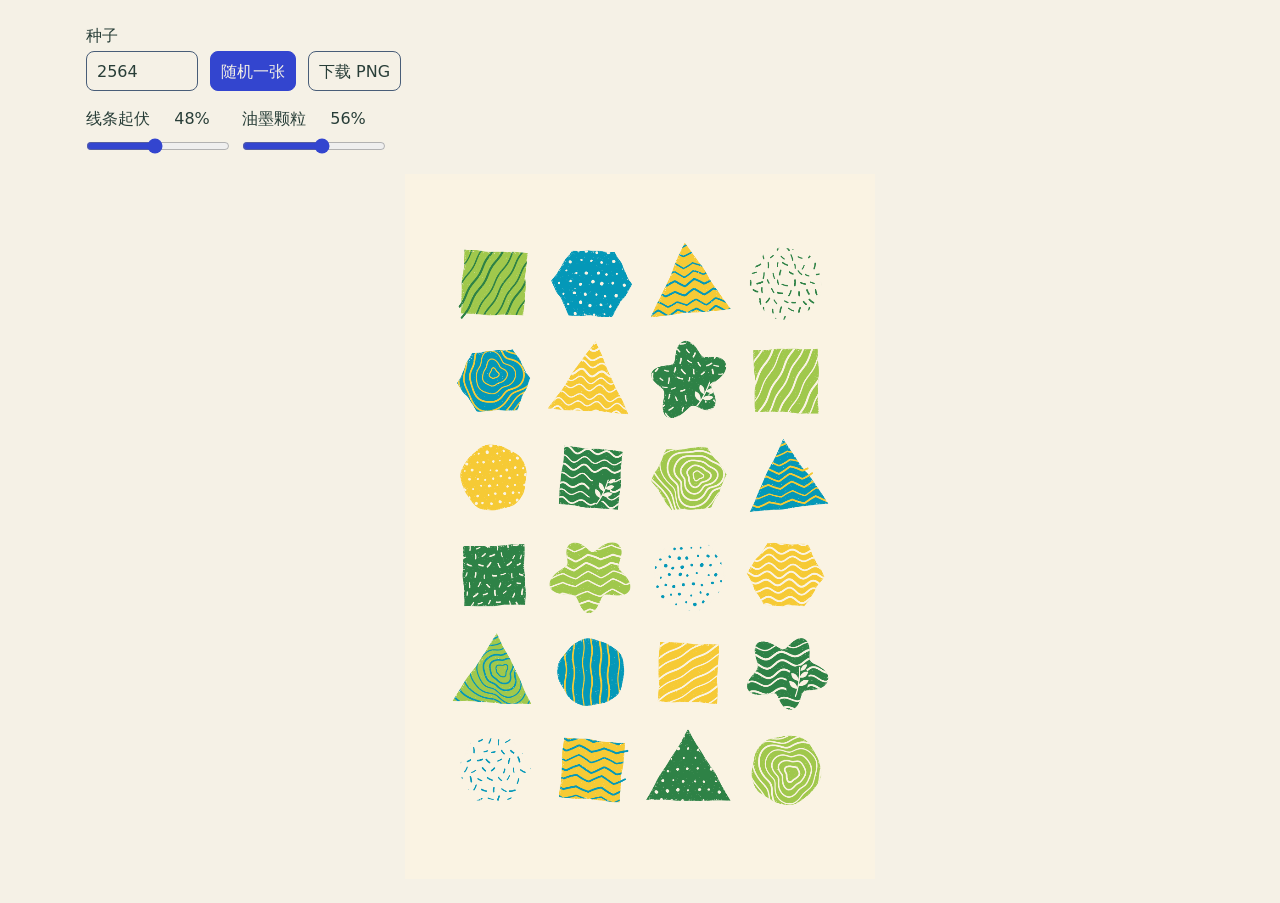
==== index.html @ 396195e9 "Add the seeded screen-print poster generator" ====
<!doctype html>
<html lang="zh-CN">
<head>
  <meta charset="utf-8">
  <meta name="viewport" content="width=device-width, initial-scale=1">
  <meta name="color-scheme" content="light dark">
  <title>Niltavi Banner</title>
  <link rel="stylesheet" href="src/preview.css">
  <script defer src="src/screenprint.js"></script>
  <script defer src="src/preview.js"></script>
</head>
<body>
<main id="screenprint-patterns">
  <div class="print-actions">
    <label class="form-label">种子
      <input class="form-control" data-seed type="text" value="2564" maxlength="48" size="12" spellcheck="false" aria-label="种子">
    </label>
    <button class="button button--primary" type="button" data-shuffle>随机一张</button>
    <button class="button" type="button" data-export>下载 PNG</button>
  </div>
  <div class="print-adjustments">
    <label class="form-label">线条起伏 <output data-value="wobble">48%</output>
      <input class="form-range" data-setting="wobble" type="range" min="0" max="100" value="48" aria-label="线条起伏">
    </label>
    <label class="form-label">油墨颗粒 <output data-value="grain">56%</output>
      <input class="form-range" data-setting="grain" type="range" min="0" max="100" value="56" aria-label="油墨颗粒">
    </label>
  </div>
  <canvas data-poster width="1024" height="1536" role="img" aria-label="暖白底、四列六行的手绘几何图案海报"></canvas>
  <span class="sr-only" data-status aria-live="polite"></span>
</main>
</body>
</html>
---- src/preview.css ----
/* Static token subset from Niltavi UI's palette.css and niltava.css. */
:root {
  --color-paper: oklch(0.958 0.015 90.2);
  --color-ink: oklch(0.343 0.030 175.6);
  --color-throat-975: oklch(0.186 0.038 266.6);
  --color-niltava-700: oklch(0.472 0.211 270.0);
  --color-niltava-300: oklch(0.812 0.094 259.9);
  --color-niltava-975: oklch(0.185 0.087 275.6);
  --color-slate-300: oklch(0.811 0.036 254.9);
  --color-slate-700: oklch(0.472 0.051 254.9);
  --font-sans: "DM Sans", "PingFang SC", "Microsoft YaHei", system-ui, sans-serif;
  --background: light-dark(var(--color-paper), var(--color-throat-975));
  --foreground: light-dark(var(--color-ink), var(--color-paper));
  --accent: light-dark(var(--color-niltava-700), var(--color-niltava-300));
  --accent-foreground: light-dark(var(--color-paper), var(--color-niltava-975));
  --border: light-dark(var(--color-slate-700), var(--color-slate-300));
  color-scheme: light dark;
  background-color: var(--background);
  color: var(--foreground);
  font: 1rem/1.45 var(--font-sans);
}

body { margin: 0; }

main {
  box-sizing: border-box;
  display: grid;
  gap: 1rem;
  width: 100%;
  margin-inline: auto;
  padding: 1.5rem 1rem;
}

@media (min-width: 576px) { main { max-width: 540px; } }
@media (min-width: 768px) { main { max-width: 720px; } }
@media (min-width: 992px) { main { max-width: 960px; } }
@media (min-width: 1200px) { main { max-width: 1140px; } }
@media (min-width: 1400px) { main { max-width: 1320px; } }

.print-actions, .print-adjustments {
  display: flex;
  flex-wrap: wrap;
  align-items: end;
  gap: 0.75rem;
}

.form-label { display: grid; gap: 0.25rem; grid-template-columns: auto auto; }
.form-label input { grid-column: 1 / -1; }
.form-control { width: 7rem; }
.form-range { width: 9rem; max-width: 100%; min-height: 1.5rem; margin: 0; accent-color: var(--accent); }
output { font-variant-numeric: tabular-nums; }

.button, .form-control {
  box-sizing: border-box;
  min-height: 2.5rem;
  padding: 0 0.625rem;
  border: 1px solid var(--border);
  border-radius: 0.5rem;
  background: var(--background);
  color: inherit;
  font: inherit;
}

.button--primary {
  border-color: var(--accent);
  background: var(--accent);
  color: var(--accent-foreground);
}

:where(button, input):focus-visible { outline: 2px solid var(--accent); outline-offset: 2px; }
canvas { display: block; justify-self: center; width: min(100%, 470px); height: auto; }
.sr-only { position: absolute; width: 1px; height: 1px; overflow: hidden; clip-path: inset(50%); }
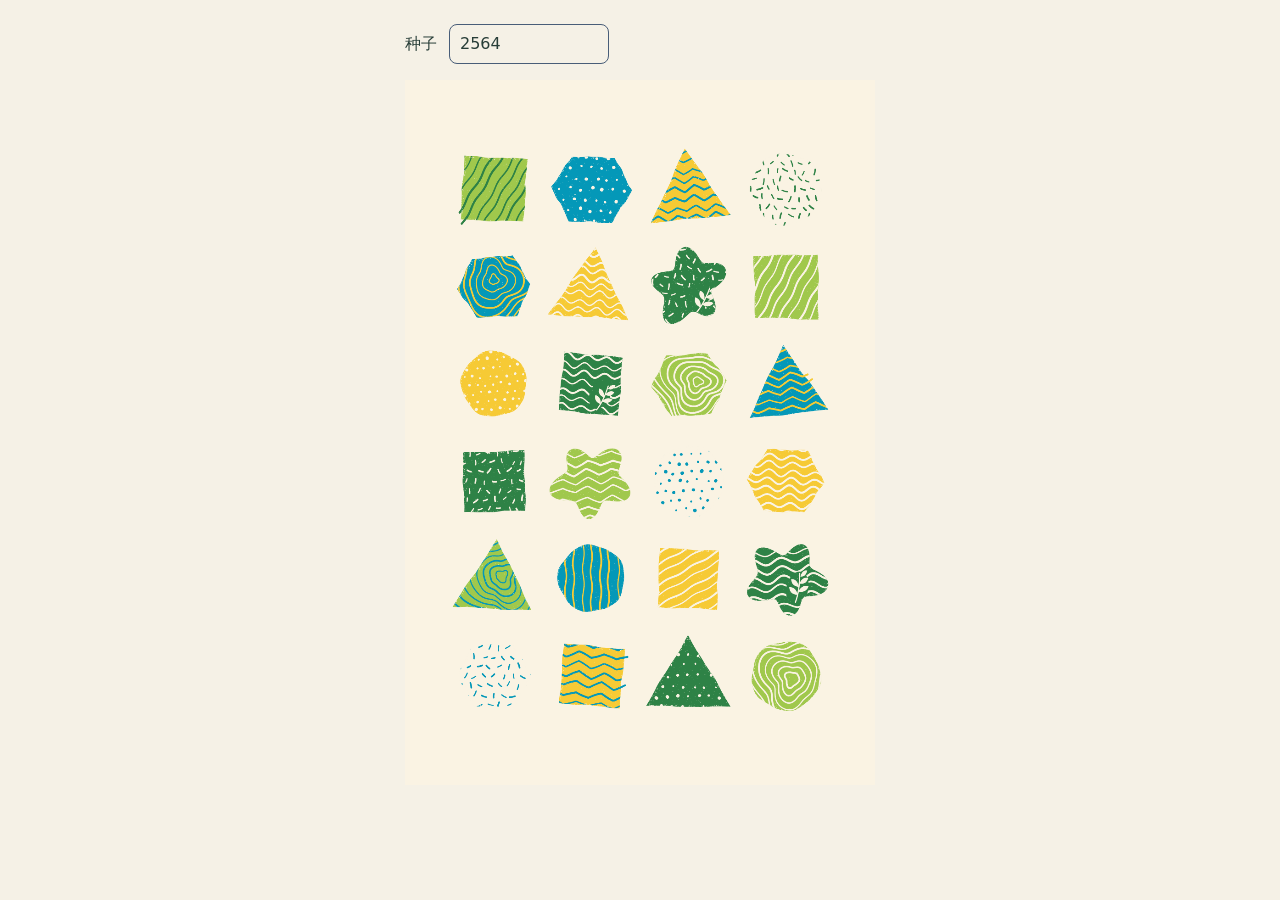
==== commit 03218e2d: "Simplify the preview to seed and poster" ====
--- a/index.html
+++ b/index.html
@@ -11,20 +11,9 @@
 </head>
 <body>
 <main id="screenprint-patterns">
-  <div class="print-actions">
-    <label class="form-label">种子
-      <input class="form-control" data-seed type="text" value="2564" maxlength="48" size="12" spellcheck="false" aria-label="种子">
-    </label>
-    <button class="button button--primary" type="button" data-shuffle>随机一张</button>
-    <button class="button" type="button" data-export>下载 PNG</button>
-  </div>
-  <div class="print-adjustments">
-    <label class="form-label">线条起伏 <output data-value="wobble">48%</output>
-      <input class="form-range" data-setting="wobble" type="range" min="0" max="100" value="48" aria-label="线条起伏">
-    </label>
-    <label class="form-label">油墨颗粒 <output data-value="grain">56%</output>
-      <input class="form-range" data-setting="grain" type="range" min="0" max="100" value="56" aria-label="油墨颗粒">
-    </label>
+  <div class="seed-field">
+    <label for="poster-seed">种子</label>
+    <input id="poster-seed" type="text" maxlength="48" autocomplete="off" spellcheck="false">
   </div>
   <canvas data-poster width="1024" height="1536" role="img" aria-label="暖白底、四列六行的手绘几何图案海报"></canvas>
   <span class="sr-only" data-status aria-live="polite"></span>
--- a/src/preview.css
+++ b/src/preview.css
@@ -5,14 +5,12 @@
   --color-throat-975: oklch(0.186 0.038 266.6);
   --color-niltava-700: oklch(0.472 0.211 270.0);
   --color-niltava-300: oklch(0.812 0.094 259.9);
-  --color-niltava-975: oklch(0.185 0.087 275.6);
   --color-slate-300: oklch(0.811 0.036 254.9);
   --color-slate-700: oklch(0.472 0.051 254.9);
   --font-sans: "DM Sans", "PingFang SC", "Microsoft YaHei", system-ui, sans-serif;
   --background: light-dark(var(--color-paper), var(--color-throat-975));
   --foreground: light-dark(var(--color-ink), var(--color-paper));
   --accent: light-dark(var(--color-niltava-700), var(--color-niltava-300));
-  --accent-foreground: light-dark(var(--color-paper), var(--color-niltava-975));
   --border: light-dark(var(--color-slate-700), var(--color-slate-300));
   color-scheme: light dark;
   background-color: var(--background);
@@ -37,21 +35,14 @@
 @media (min-width: 1200px) { main { max-width: 1140px; } }
 @media (min-width: 1400px) { main { max-width: 1320px; } }
 
-.print-actions, .print-adjustments {
-  display: flex;
-  flex-wrap: wrap;
-  align-items: end;
-  gap: 0.75rem;
-}
+.seed-field, canvas { justify-self: center; width: min(100%, 470px); }
 
-.form-label { display: grid; gap: 0.25rem; grid-template-columns: auto auto; }
-.form-label input { grid-column: 1 / -1; }
-.form-control { width: 7rem; }
-.form-range { width: 9rem; max-width: 100%; min-height: 1.5rem; margin: 0; accent-color: var(--accent); }
-output { font-variant-numeric: tabular-nums; }
+.seed-field { display: flex; align-items: center; gap: 0.75rem; }
 
-.button, .form-control {
+.seed-field input {
   box-sizing: border-box;
+  width: 10rem;
+  min-width: 0;
   min-height: 2.5rem;
   padding: 0 0.625rem;
   border: 1px solid var(--border);
@@ -59,14 +50,9 @@
   background: var(--background);
   color: inherit;
   font: inherit;
+  font-variant-numeric: tabular-nums;
 }
 
-.button--primary {
-  border-color: var(--accent);
-  background: var(--accent);
-  color: var(--accent-foreground);
-}
-
-:where(button, input):focus-visible { outline: 2px solid var(--accent); outline-offset: 2px; }
-canvas { display: block; justify-self: center; width: min(100%, 470px); height: auto; }
+.seed-field input:focus-visible { outline: 2px solid var(--accent); outline-offset: 2px; }
+canvas { display: block; height: auto; }
 .sr-only { position: absolute; width: 1px; height: 1px; overflow: hidden; clip-path: inset(50%); }
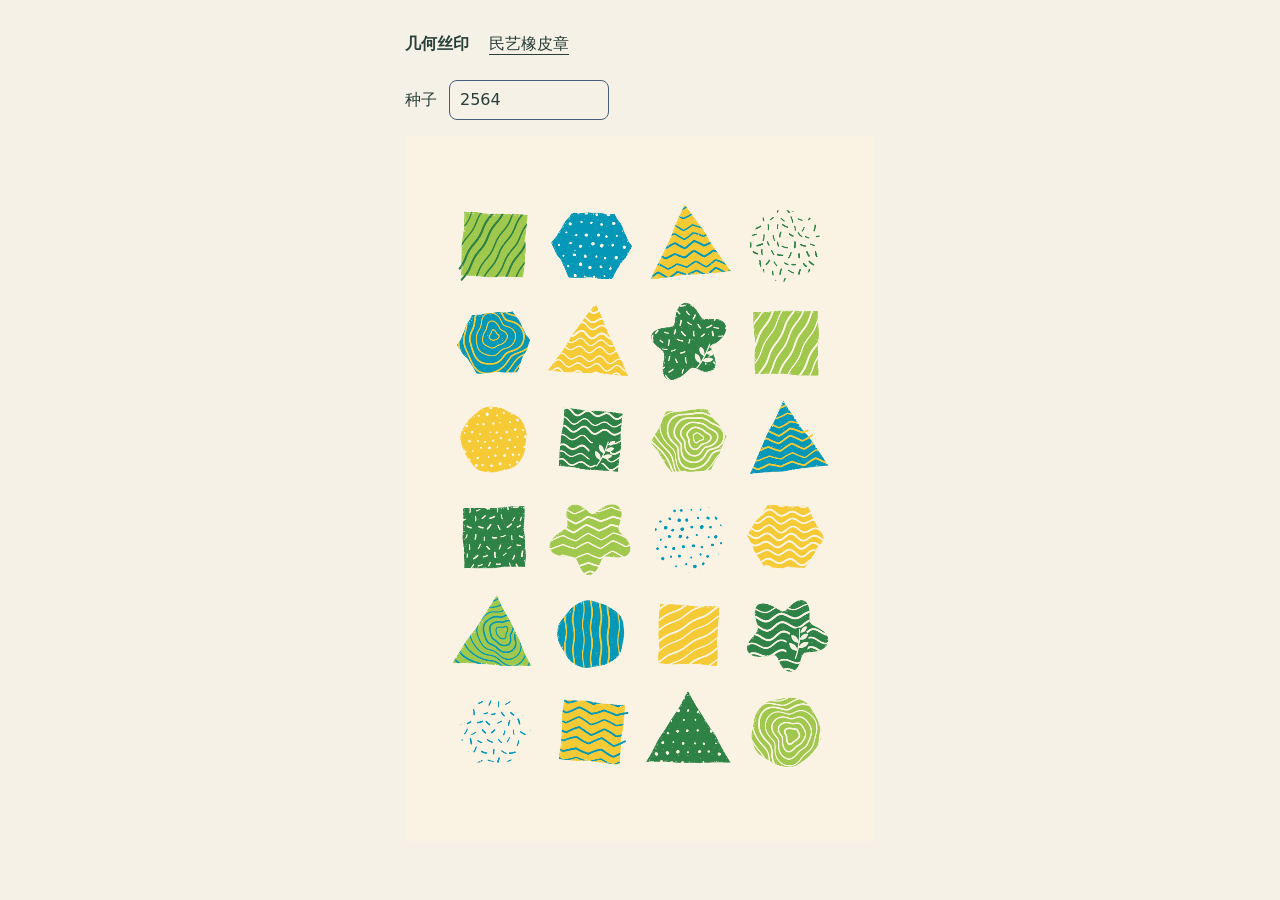
==== commit 608d2f52: "Add a seeded folk rubber stamp generator" ====
--- a/index.html
+++ b/index.html
@@ -10,7 +10,11 @@
   <script defer src="src/preview.js"></script>
 </head>
 <body>
-<main id="screenprint-patterns">
+<main data-generator="screenprint">
+  <nav class="generator-nav" aria-label="生成器">
+    <a href="index.html" aria-current="page">几何丝印</a>
+    <a href="stamps.html">民艺橡皮章</a>
+  </nav>
   <div class="seed-field">
     <label for="poster-seed">种子</label>
     <input id="poster-seed" type="text" maxlength="48" autocomplete="off" spellcheck="false">
--- a/src/preview.css
+++ b/src/preview.css
@@ -35,7 +35,18 @@
 @media (min-width: 1200px) { main { max-width: 1140px; } }
 @media (min-width: 1400px) { main { max-width: 1320px; } }
 
-.seed-field, canvas { justify-self: center; width: min(100%, 470px); }
+.generator-nav, .seed-field, canvas { justify-self: center; width: min(100%, 470px); }
+
+.generator-nav { display: flex; flex-wrap: wrap; gap: 0.375rem 1.25rem; }
+.generator-nav a {
+  display: inline-flex;
+  align-items: center;
+  min-height: 2.5rem;
+  color: inherit;
+  text-decoration: underline;
+  text-underline-offset: 0.3em;
+}
+.generator-nav [aria-current="page"] { font-weight: 600; text-decoration: none; }
 
 .seed-field { display: flex; align-items: center; gap: 0.75rem; }
 
@@ -53,6 +64,6 @@
   font-variant-numeric: tabular-nums;
 }
 
-.seed-field input:focus-visible { outline: 2px solid var(--accent); outline-offset: 2px; }
+.generator-nav a:focus-visible, .seed-field input:focus-visible { outline: 2px solid var(--accent); outline-offset: 2px; }
 canvas { display: block; height: auto; }
 .sr-only { position: absolute; width: 1px; height: 1px; overflow: hidden; clip-path: inset(50%); }
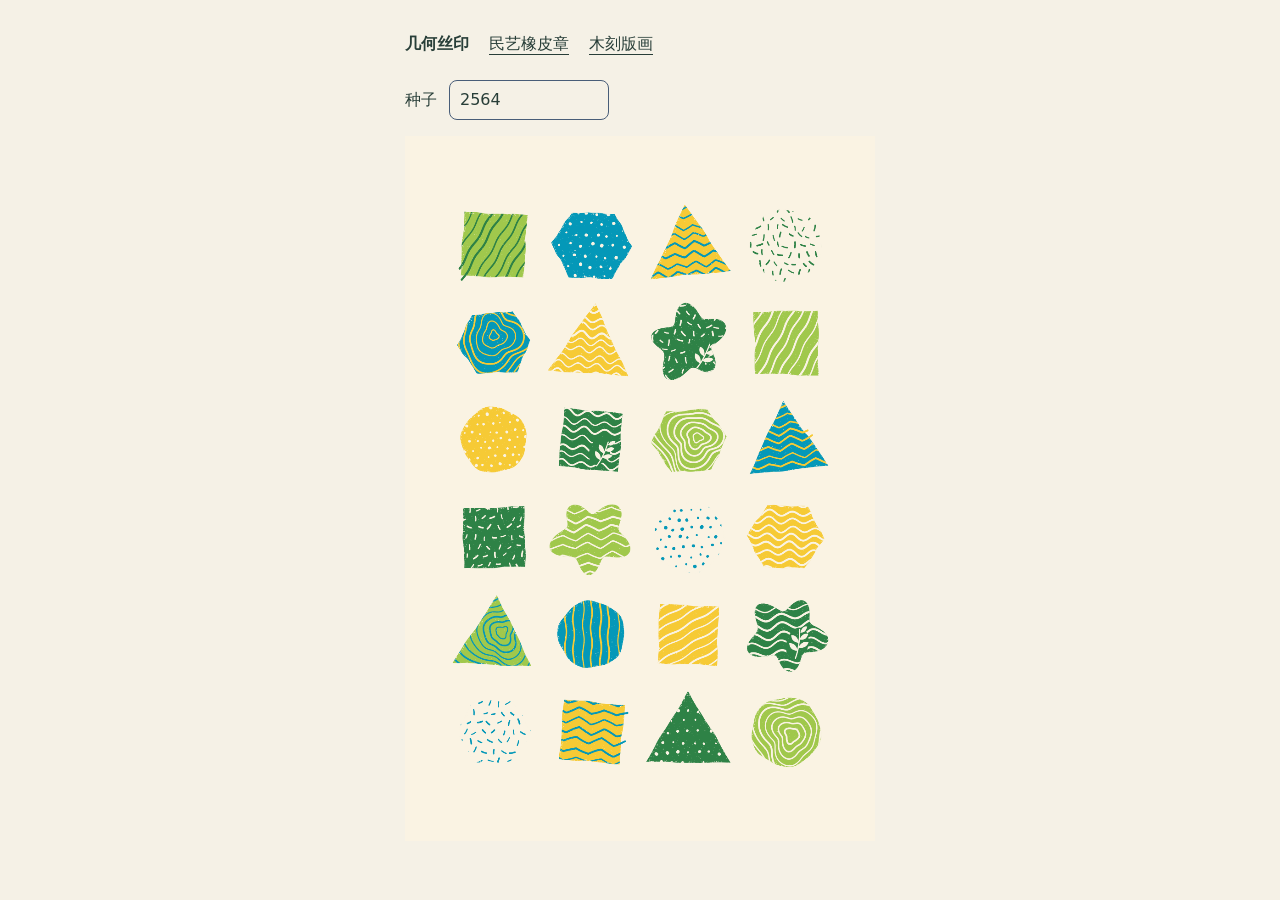
==== commit 2a9a6439: "Add 50 woodcut motifs and a seeded preview" ====
--- a/index.html
+++ b/index.html
@@ -14,6 +14,7 @@
   <nav class="generator-nav" aria-label="生成器">
     <a href="index.html" aria-current="page">几何丝印</a>
     <a href="stamps.html">民艺橡皮章</a>
+    <a href="woodcut.html">木刻版画</a>
   </nav>
   <div class="seed-field">
     <label for="poster-seed">种子</label>
